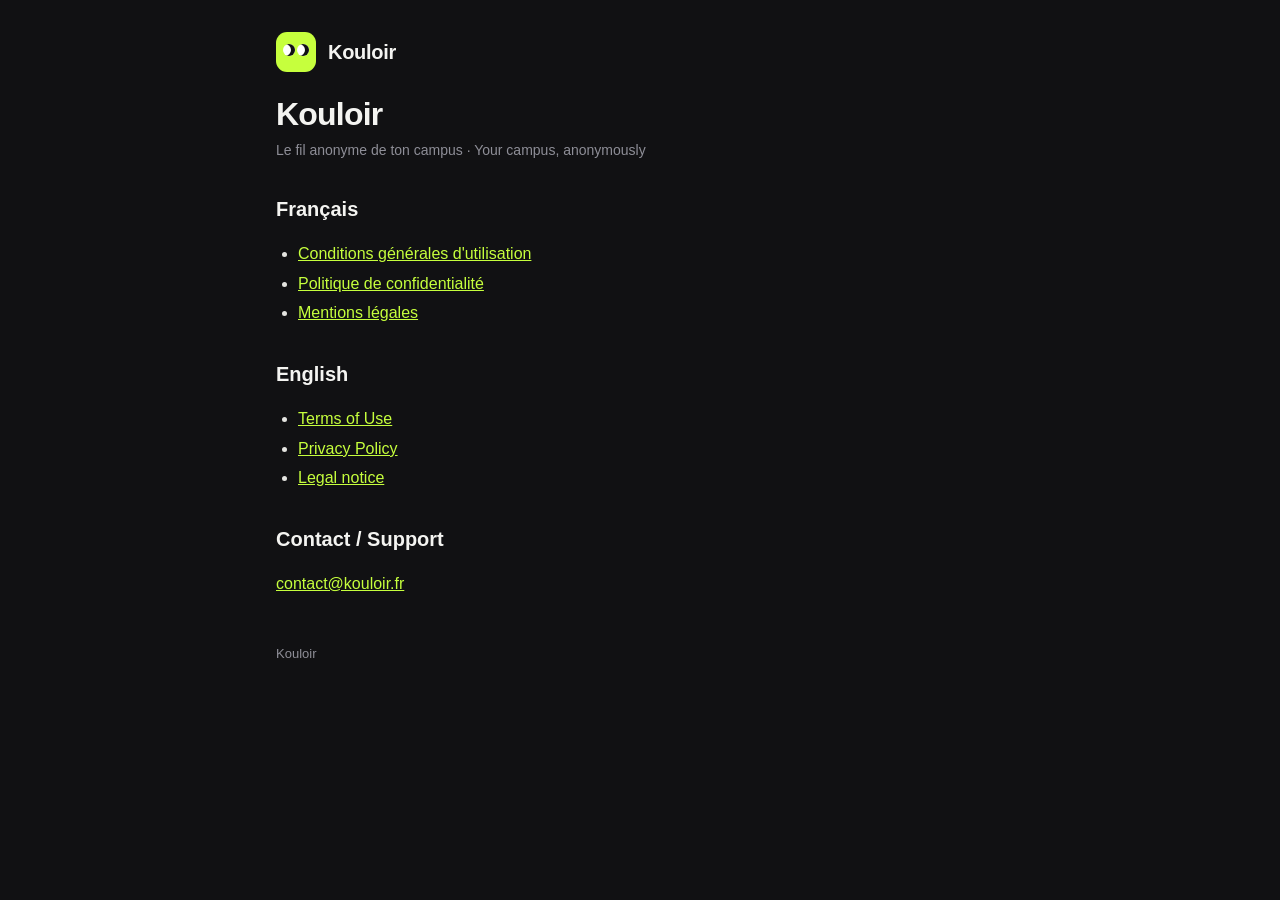
==== index.html @ 419ad06a "Pages légales de Kouloir (FR/EN) Co-Authored-By: Claude Opus 5.5 <noreply@anthropic.com>" ====
<!doctype html>
<html lang="fr">
<head>
<meta charset="utf-8">
<meta name="viewport" content="width=device-width, initial-scale=1">
<title>Kouloir · Légal</title>
<link rel="stylesheet" href="style.css">
</head>
<body>
<main>
<header><span class="logo" aria-hidden="true"></span><span class="brand">Kouloir</span></header>
<h1 style="margin-top:24px">Kouloir</h1>
<p class="meta">Le fil anonyme de ton campus · Your campus, anonymously</p>
<h2>Français</h2>
<ul>
  <li><a href="cgu.html">Conditions générales d'utilisation</a></li>
  <li><a href="confidentialite.html">Politique de confidentialité</a></li>
  <li><a href="mentions-legales.html">Mentions légales</a></li>
</ul>
<h2>English</h2>
<ul>
  <li><a href="terms.html">Terms of Use</a></li>
  <li><a href="privacy.html">Privacy Policy</a></li>
  <li><a href="legal-notice.html">Legal notice</a></li>
</ul>
<h2>Contact / Support</h2>
<p><a href="mailto:contact@kouloir.fr">contact@kouloir.fr</a></p>
<footer>Kouloir</footer>
</main>
</body>
</html>
---- style.css ----
:root { color-scheme: dark; }
* { box-sizing: border-box; }
body {
  margin: 0;
  background: #111113;
  color: #F4F4F1;
  font: 16px/1.6 Inter, -apple-system, BlinkMacSystemFont, "Segoe UI", sans-serif;
}
main { max-width: 760px; margin: 0 auto; padding: 32px 16px 64px; }
header { display: flex; align-items: center; gap: 12px; margin-bottom: 8px; }
.logo { width: 40px; height: 40px; border-radius: 11px; background: #C6FF3D; position: relative; flex: none; }
.logo::before, .logo::after {
  content: ""; position: absolute; top: 12px; width: 12px; height: 12px; border-radius: 50%;
  background: #fff; box-shadow: inset -4px 0 0 0 #111113;
}
.logo::before { left: 7px; }
.logo::after { left: 21px; }
.brand { font-weight: 700; font-size: 20px; letter-spacing: -0.3px; }
nav { display: flex; flex-wrap: wrap; gap: 8px 16px; margin: 16px 0 28px; font-size: 14px; }
nav a { color: #B4B4BC; }
nav a[aria-current] { color: #C6FF3D; }
h1 { font-size: 32px; line-height: 1.15; letter-spacing: -0.8px; margin: 0 0 6px; }
h2 { font-size: 20px; margin: 32px 0 8px; }
.meta { color: #8E8E97; font-size: 14px; margin: 0 0 24px; }
.box { background: #1A1A1E; border: 1px solid #34343B; border-radius: 16px; padding: 16px 18px; margin: 20px 0; }
.box strong { color: #C6FF3D; }
a { color: #C6FF3D; }
ul { padding-left: 22px; }
li { margin: 4px 0; }
p, li { color: #E4E4E0; }
table { width: 100%; border-collapse: collapse; font-size: 14.5px; margin: 12px 0; }
th, td { text-align: left; vertical-align: top; padding: 10px 8px; border-bottom: 1px solid #26262C; }
th { color: #B4B4BC; font-weight: 600; }
.table-wrap { overflow-x: auto; }
footer { margin-top: 48px; color: #8E8E97; font-size: 13px; }
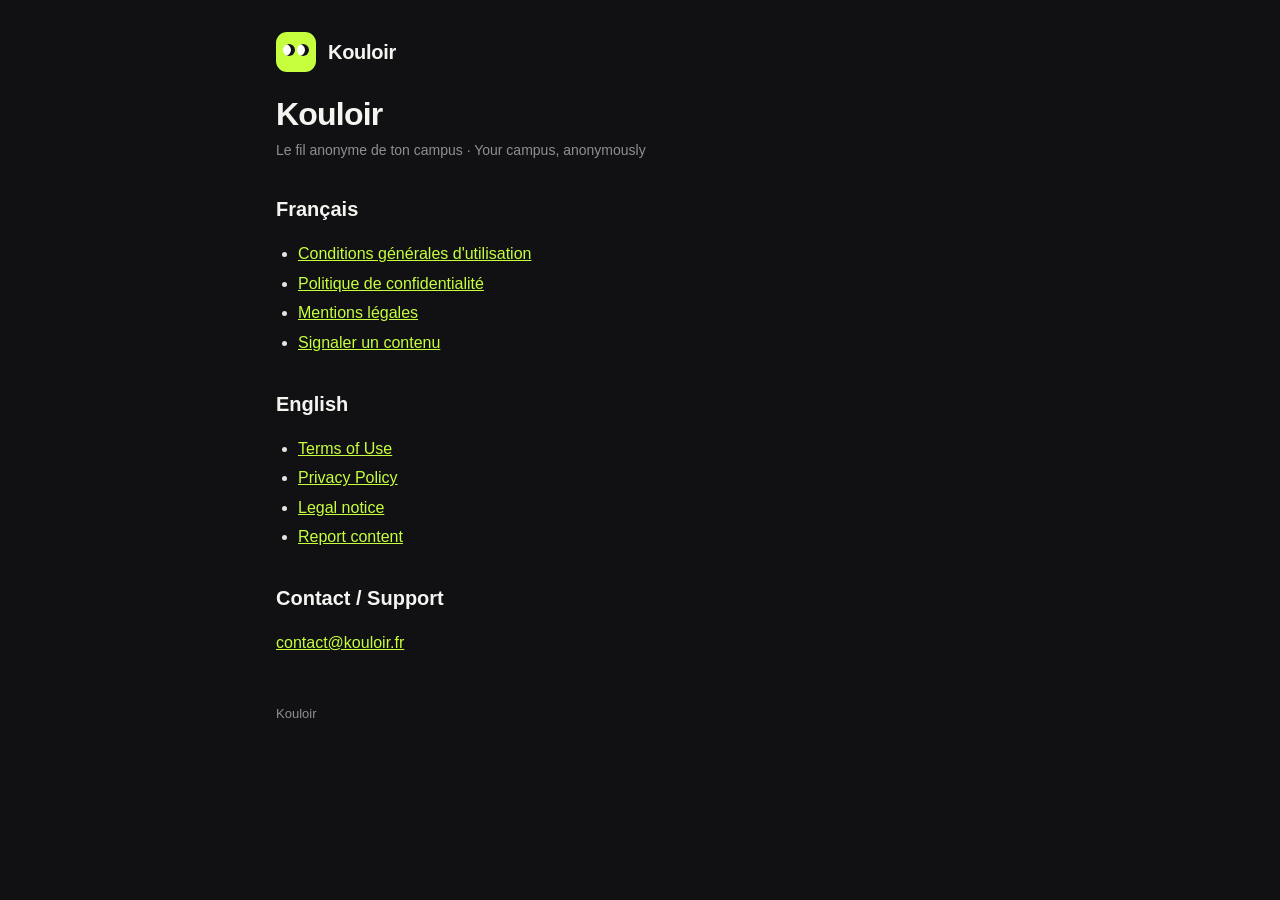
==== commit 16ee5faf: "Formulaire de signalement, modération motivée, point de contact, non-affiliation, confidentialité co" ====
--- a/index.html
+++ b/index.html
@@ -16,12 +16,14 @@
   <li><a href="cgu.html">Conditions générales d'utilisation</a></li>
   <li><a href="confidentialite.html">Politique de confidentialité</a></li>
   <li><a href="mentions-legales.html">Mentions légales</a></li>
+  <li><a href="signaler.html">Signaler un contenu</a></li>
 </ul>
 <h2>English</h2>
 <ul>
   <li><a href="terms.html">Terms of Use</a></li>
   <li><a href="privacy.html">Privacy Policy</a></li>
   <li><a href="legal-notice.html">Legal notice</a></li>
+  <li><a href="report.html">Report content</a></li>
 </ul>
 <h2>Contact / Support</h2>
 <p><a href="mailto:contact@kouloir.fr">contact@kouloir.fr</a></p>
--- a/style.css
+++ b/style.css
@@ -33,3 +33,18 @@
 th { color: #B4B4BC; font-weight: 600; }
 .table-wrap { overflow-x: auto; }
 footer { margin-top: 48px; color: #8E8E97; font-size: 13px; }
+form { display: flex; flex-direction: column; gap: 6px; margin: 20px 0; }
+label { color: #B4B4BC; font-size: 14px; margin-top: 10px; }
+input, select, textarea {
+  font: inherit; color: #F4F4F1; background: #26262C; border: 1px solid #34343B; border-radius: 12px;
+  padding: 12px 14px; min-height: 44px; width: 100%; box-sizing: border-box;
+}
+textarea { resize: vertical; }
+input:focus, select:focus, textarea:focus { outline: 2px solid #C6FF3D; outline-offset: 1px; }
+label.check { display: flex; gap: 10px; align-items: flex-start; color: #E4E4E0; font-size: 14.5px; margin-top: 14px; }
+label.check input { width: 20px; min-height: 20px; height: 20px; margin-top: 2px; flex: none; accent-color: #C6FF3D; }
+button { font: inherit; font-weight: 700; color: #111113; background: #C6FF3D; border: 0; border-radius: 14px;
+  min-height: 48px; padding: 0 20px; margin-top: 16px; cursor: pointer; }
+button:disabled { opacity: 0.5; cursor: default; }
+#msg.ok { color: #C6FF3D; }
+#msg.err { color: #FF8A5B; }
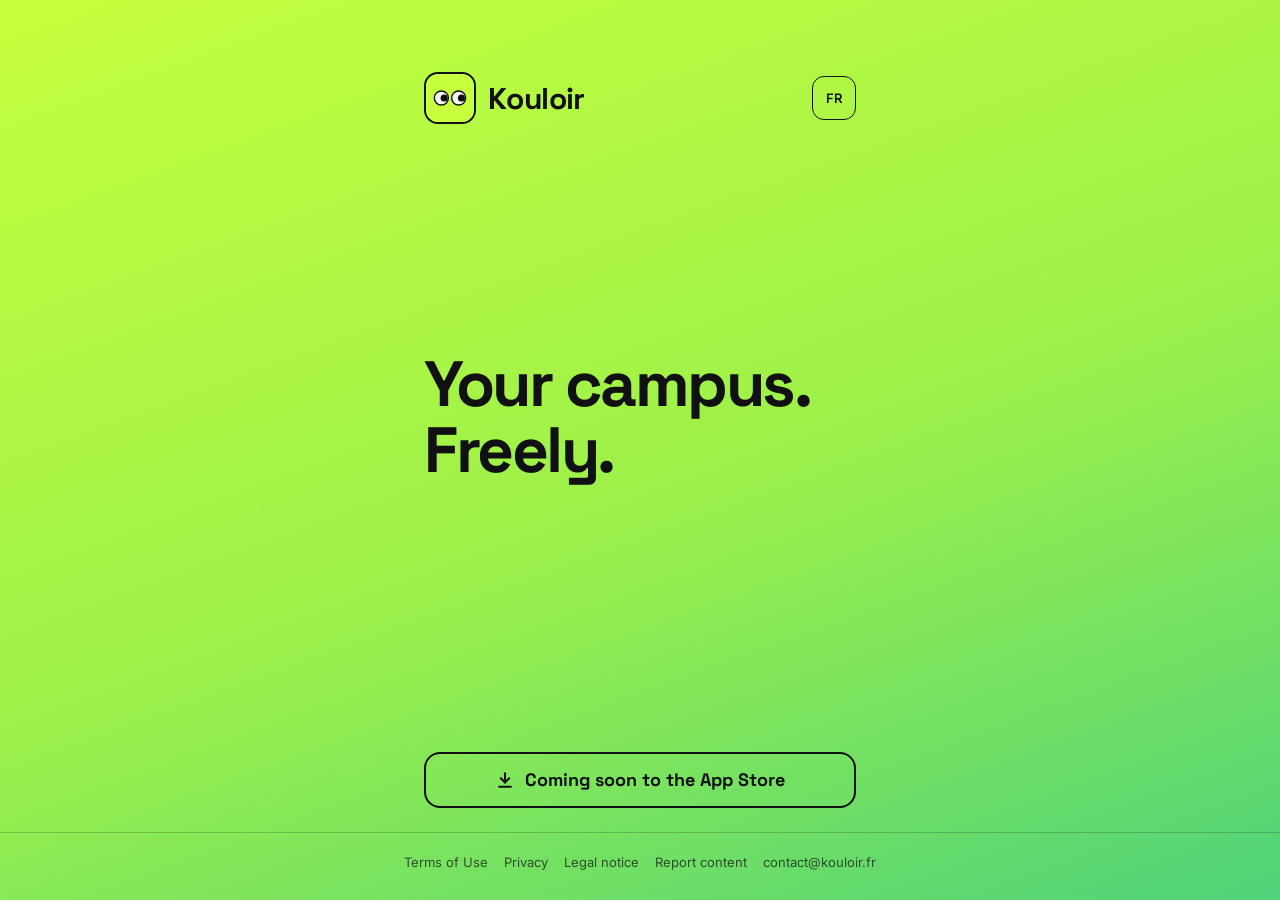
==== commit 14135f5d: "Nouvelle page d'accueil" ====
--- a/index.html
+++ b/index.html
@@ -2,32 +2,103 @@
 <html lang="fr">
 <head>
 <meta charset="utf-8">
-<meta name="viewport" content="width=device-width, initial-scale=1">
-<title>Kouloir · Légal</title>
-<link rel="stylesheet" href="style.css">
+<meta name="viewport" content="width=device-width, initial-scale=1, viewport-fit=cover">
+<title>Kouloir · Le fil anonyme de ton campus</title>
+<meta name="description" content="Kouloir, le fil anonyme de ton campus. Your campus, anonymously.">
+<meta name="theme-color" content="#C6FF3D">
+
+<!-- Bannière Safari « Ouvrir dans l'App Store » : remplacer 0000000000 par l'Apple ID de l'app -->
+<meta name="apple-itunes-app" content="app-id=0000000000">
+
+<meta property="og:title" content="Kouloir">
+<meta property="og:description" content="Ton campus. Librement.">
+<meta property="og:url" content="https://kouloir.fr">
+<meta property="og:type" content="website">
+
+<link rel="icon" href="logo.svg" type="image/svg+xml">
+<link rel="preconnect" href="https://fonts.googleapis.com">
+<link rel="preconnect" href="https://fonts.gstatic.com" crossorigin>
+<link href="https://fonts.googleapis.com/css2?family=Inter:wght@400;500;600&family=Space+Grotesk:wght@700&display=swap" rel="stylesheet">
+<link rel="stylesheet" href="accueil.css">
+<script src="config.js"></script>
 </head>
 <body>
+
 <main>
-<header><span class="logo" aria-hidden="true"></span><span class="brand">Kouloir</span></header>
-<h1 style="margin-top:24px">Kouloir</h1>
-<p class="meta">Le fil anonyme de ton campus · Your campus, anonymously</p>
-<h2>Français</h2>
-<ul>
-  <li><a href="cgu.html">Conditions générales d'utilisation</a></li>
-  <li><a href="confidentialite.html">Politique de confidentialité</a></li>
-  <li><a href="mentions-legales.html">Mentions légales</a></li>
-  <li><a href="signaler.html">Signaler un contenu</a></li>
-</ul>
-<h2>English</h2>
-<ul>
-  <li><a href="terms.html">Terms of Use</a></li>
-  <li><a href="privacy.html">Privacy Policy</a></li>
-  <li><a href="legal-notice.html">Legal notice</a></li>
-  <li><a href="report.html">Report content</a></li>
-</ul>
-<h2>Contact / Support</h2>
-<p><a href="mailto:contact@kouloir.fr">contact@kouloir.fr</a></p>
-<footer>Kouloir</footer>
+  <div class="hero">
+    <div class="top-bar">
+      <a class="brand" href="./">
+        <img src="logo.svg" alt="">
+        <span>Kouloir</span>
+      </a>
+      <button class="lang" id="lang" type="button" aria-label="English">EN</button>
+    </div>
+
+    <h1 data-fr="<span class=&quot;l&quot;>Ton campus.</span><span class=&quot;l&quot;>Librement.</span>" data-en="<span class=&quot;l&quot;>Your campus.</span><span class=&quot;l&quot;>Freely.</span>"><span class="l">Ton campus.</span><span class="l">Librement.</span></h1>
+
+
+  </div>
+
+  <div class="actions">
+    <a class="primary" id="store" href="#">
+      <svg viewBox="0 0 24 24" fill="none" stroke="currentColor" stroke-width="2.5" stroke-linecap="round" stroke-linejoin="round" aria-hidden="true"><path d="M12 4v11"/><path d="m7 10 5 5 5-5"/><path d="M5 20h14"/></svg>
+      <span id="store-label">Télécharger sur l’App Store</span>
+    </a>
+  </div>
 </main>
+
+<footer id="links-fr">
+  <a href="cgu.html">CGU</a>
+  <a href="confidentialite.html">Confidentialité</a>
+  <a href="mentions-legales.html">Mentions légales</a>
+  <a href="signaler.html">Signaler un contenu</a>
+  <a href="mailto:contact@kouloir.fr">contact@kouloir.fr</a>
+</footer>
+<footer id="links-en" hidden>
+  <a href="terms.html">Terms of Use</a>
+  <a href="privacy.html">Privacy</a>
+  <a href="legal-notice.html">Legal notice</a>
+  <a href="report.html">Report content</a>
+  <a href="mailto:contact@kouloir.fr">contact@kouloir.fr</a>
+</footer>
+
+<script>
+(function () {
+  var k = window.KOULOIR || {};
+  var store = document.getElementById("store");
+  var label = document.getElementById("store-label");
+  var btn = document.getElementById("lang");
+
+  var TEXT = {
+    fr: { live: "Télécharger sur l’App Store", soon: "Bientôt sur l’App Store" },
+    en: { live: "Download on the App Store", soon: "Coming soon to the App Store" }
+  };
+
+  function setLang(lang) {
+    document.documentElement.lang = lang;
+    document.querySelectorAll("[data-fr]").forEach(function (el) {
+      el.innerHTML = el.getAttribute("data-" + lang);
+    });
+    label.textContent = k.LIVE ? TEXT[lang].live : TEXT[lang].soon;
+    document.getElementById("links-fr").hidden = lang !== "fr";
+    document.getElementById("links-en").hidden = lang !== "en";
+    btn.textContent = lang === "fr" ? "EN" : "FR";
+    btn.setAttribute("aria-label", lang === "fr" ? "English" : "Français");
+    btn.onclick = function () { setLang(lang === "fr" ? "en" : "fr"); };
+  }
+
+  if (k.LIVE) {
+    store.href = k.APP_URL;
+  } else {
+    store.classList.add("soon");
+    store.removeAttribute("href");
+    store.setAttribute("aria-disabled", "true");
+  }
+
+  // Même logique que l'app : français par défaut, anglais si le téléphone est en anglais
+  var nav = (navigator.language || "fr").toLowerCase();
+  setLang(nav.indexOf("fr") === 0 ? "fr" : (nav.indexOf("en") === 0 ? "en" : "fr"));
+})();
+</script>
 </body>
 </html>
--- a/accueil.css
+++ b/accueil.css
@@ -0,0 +1,148 @@
+/* Page d'accueil kouloir.fr — reprend src/theme/index.ts et l'écran « 1 · Bienvenue » */
+:root {
+  color-scheme: light;
+  --background: #111113;
+  --card: #1A1A1E;
+  --field: #26262C;
+  --border: #34343B;
+  --lime: #C6FF3D;
+  --text: #F4F4F1;
+  --text-secondary: #B4B4BC;
+  --text-muted: #8E8E97;
+  --title: "Space Grotesk", -apple-system, BlinkMacSystemFont, sans-serif;
+  --body: Inter, -apple-system, BlinkMacSystemFont, "Segoe UI", sans-serif;
+}
+
+* { box-sizing: border-box; margin: 0; padding: 0; }
+
+body {
+  background: linear-gradient(160deg, #C6FF3D 0%, #9BF04A 55%, #4FD27A 100%);
+  background-color: var(--lime);
+  background-attachment: fixed;
+  color: var(--background);
+  font-family: var(--body);
+  font-size: 16px;
+  line-height: 1.5;
+  min-height: 100vh;
+  min-height: 100dvh;
+  display: flex;
+  flex-direction: column;
+}
+
+main {
+  flex: 1;
+  width: 100%;
+  max-width: 480px;
+  margin: 0 auto;
+  padding: 48px 24px 24px;
+  display: flex;
+  flex-direction: column;
+  justify-content: space-between;
+  gap: 40px;
+}
+.hero { flex: 1; display: flex; flex-direction: column; }
+.hero h1 { margin: auto 0; padding: 48px 0; }
+
+/* En-tête : logo + nom, comme dans l'app */
+.top-bar { display: flex; align-items: center; justify-content: space-between; }
+.brand { display: flex; align-items: center; gap: 12px; text-decoration: none; color: var(--background); }
+.brand img { width: 52px; height: 52px; display: block; border: 2.5px solid var(--background); border-radius: 14px; }
+.brand span { font-family: var(--title); font-weight: 700; font-size: 30px; letter-spacing: -0.6px; }
+
+.lang {
+  font-family: var(--body);
+  font-weight: 600;
+  font-size: 13px;
+  letter-spacing: 0.3px;
+  color: var(--background);
+  background: transparent;
+  border: 1.5px solid var(--background);
+  border-radius: 12px;
+  min-width: 44px;
+  height: 44px;
+  cursor: pointer;
+}
+.lang:hover { background: var(--background); color: var(--lime); }
+
+h1 {
+  margin-top: 48px;
+  font-family: var(--title);
+  font-weight: 700;
+  font-size: 52px;
+  line-height: 1.02;
+  letter-spacing: -1.5px;
+}
+h1 em { font-style: normal; color: var(--lime); }
+
+/* Apparition du titre, ligne par ligne */
+h1 .l {
+  display: block;
+  opacity: 0;
+  transform: translateY(24px);
+  animation: monte .7s cubic-bezier(.2, .8, .2, 1) forwards;
+}
+h1 .l:nth-child(2) { animation-delay: .35s; }
+@keyframes monte { to { opacity: 1; transform: none; } }
+@media (prefers-reduced-motion: reduce) {
+  h1 .l { animation: none; opacity: 1; transform: none; }
+}
+
+.intro { margin-top: 20px; font-size: 16px; line-height: 24px; color: var(--text-secondary); }
+
+.rules {
+  margin-top: 28px;
+  background: var(--card);
+  border: 1px solid var(--border);
+  border-radius: 16px;
+  padding: 16px 18px;
+  font-size: 14px;
+  line-height: 20px;
+  color: var(--text-secondary);
+}
+.rules strong { color: var(--text); font-weight: 600; }
+
+/* Bouton principal — PrimaryButton.tsx : 56 px, rayon 16, lime, Space Grotesk 18 */
+.actions { display: flex; flex-direction: column; gap: 16px; }
+.primary {
+  height: 56px;
+  border-radius: 16px;
+  background: var(--background);
+  color: var(--lime);
+  font-family: var(--title);
+  font-weight: 700;
+  font-size: 18px;
+  display: flex;
+  align-items: center;
+  justify-content: center;
+  gap: 10px;
+  text-decoration: none;
+  transition: opacity .15s ease;
+}
+.primary:active { opacity: 0.8; }
+.primary.soon {
+  background: transparent;
+  color: var(--background);
+  border: 2px solid var(--background);
+  pointer-events: none;
+}
+.primary svg { width: 20px; height: 20px; }
+
+.footnote { text-align: center; font-size: 12.5px; color: var(--text-muted); }
+
+footer {
+  border-top: 1px solid rgba(17, 17, 19, 0.2);
+  padding: 20px 24px 28px;
+  display: flex;
+  flex-wrap: wrap;
+  justify-content: center;
+  gap: 6px 16px;
+  font-size: 13px;
+}
+footer[hidden] { display: none; }
+footer a { color: var(--background); opacity: 0.7; text-decoration: none; }
+footer a:hover { opacity: 1; text-decoration: underline; }
+
+@media (min-width: 720px) {
+  main { padding-top: 72px; }
+  h1 { font-size: 64px; letter-spacing: -2.5px; }
+}
